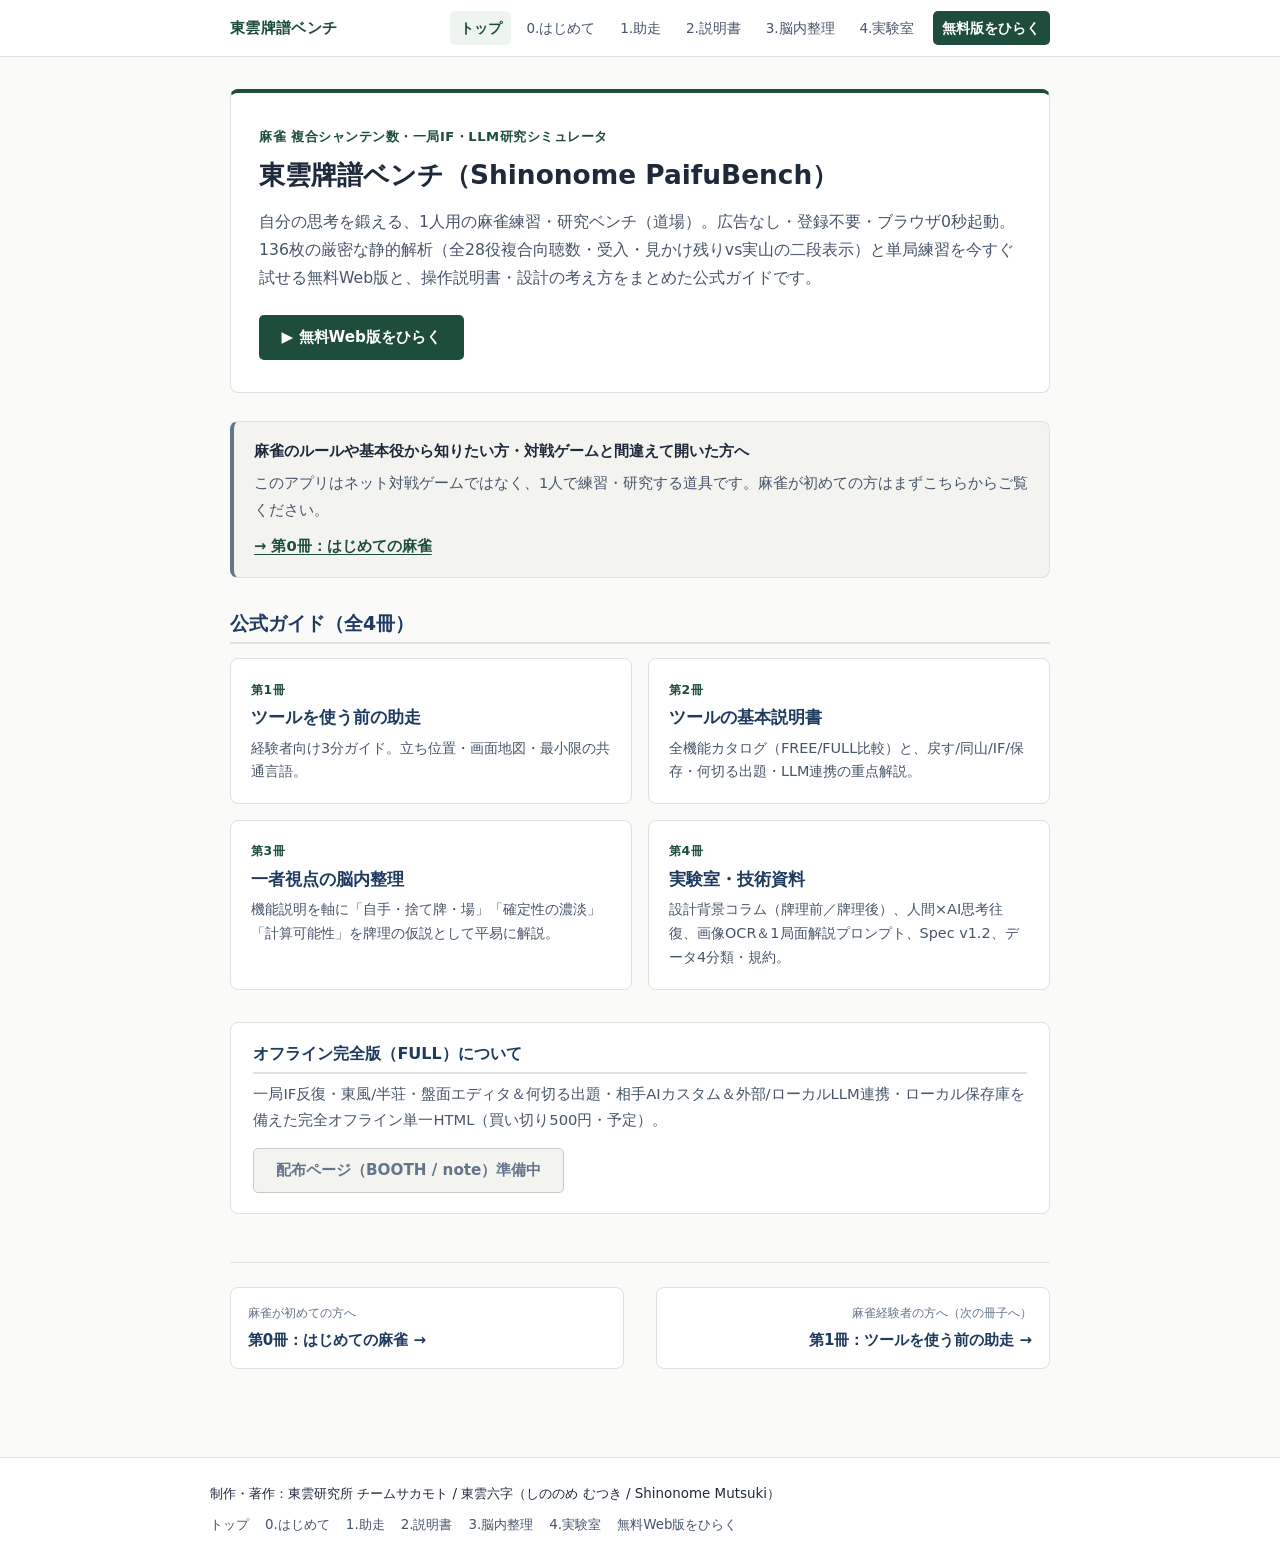
==== index.html @ bab822ff "Initial publish: Shinonome PaifuBench official guide and FREE web edition" ====
<!DOCTYPE html>
<html lang="ja">
<head>
  <meta charset="UTF-8">
  <meta name="viewport" content="width=device-width, initial-scale=1.0">
  <title>東雲牌譜ベンチ（Shinonome PaifuBench）｜麻雀 複合シャンテン数・一局IF・LLM研究シミュレータ</title>
  <link rel="stylesheet" href="./assets/style.css">
</head>
<body>
  <header class="site-header">
    <div class="header-inner">
      <a class="site-brand" href="./index.html">東雲牌譜ベンチ</a>
      <nav class="site-nav" aria-label="サイトナビゲーション">
        <a href="./index.html" class="active" aria-current="page">トップ</a>
        <a href="./00-intro/index.html">0.はじめて</a>
        <a href="./01-primer/index.html">1.助走</a>
        <a href="./02-manual/index.html">2.説明書</a>
        <a href="./03-thinking/index.html">3.脳内整理</a>
        <a href="./04-lab/index.html">4.実験室</a>
        <a href="./app/free.html" class="nav-app" target="_blank" rel="noopener">無料版をひらく</a>
      </nav>
    </div>
  </header>

  <main class="container">
    <section class="hero" aria-labelledby="hero-title">
      <p class="hero-eyebrow">麻雀 複合シャンテン数・一局IF・LLM研究シミュレータ</p>
      <h1 id="hero-title">東雲牌譜ベンチ（Shinonome PaifuBench）</h1>
      <p class="hero-lead">
        自分の思考を鍛える、1人用の麻雀練習・研究ベンチ（道場）。広告なし・登録不要・ブラウザ0秒起動。136枚の厳密な静的解析（全28役複合向聴数・受入・見かけ残りvs実山の二段表示）と単局練習を今すぐ試せる無料Web版と、操作説明書・設計の考え方をまとめた公式ガイドです。
      </p>
      <div class="hero-actions">
        <a class="btn btn-primary" href="./app/free.html" target="_blank" rel="noopener">▶ 無料Web版をひらく</a>
      </div>
    </section>

    <aside class="callout-beginner" aria-label="麻雀が初めての方への案内">
      <p class="callout-title">麻雀のルールや基本役から知りたい方・対戦ゲームと間違えて開いた方へ</p>
      <p>
        このアプリはネット対戦ゲームではなく、1人で練習・研究する道具です。麻雀が初めての方はまずこちらからご覧ください。
      </p>
      <a class="beginner-link" href="./00-intro/index.html">→ 第0冊：はじめての麻雀</a>
    </aside>

    <h2 class="section-heading">公式ガイド（全4冊）</h2>
    <div class="card-grid">
      <a class="card" href="./01-primer/index.html">
        <span class="card-num">第1冊</span>
        <span class="card-title">ツールを使う前の助走</span>
        <p class="card-desc">
          経験者向け3分ガイド。立ち位置・画面地図・最小限の共通言語。
        </p>
      </a>

      <a class="card" href="./02-manual/index.html">
        <span class="card-num">第2冊</span>
        <span class="card-title">ツールの基本説明書</span>
        <p class="card-desc">
          全機能カタログ（FREE/FULL比較）と、戻す/同山/IF/保存・何切る出題・LLM連携の重点解説。
        </p>
      </a>

      <a class="card" href="./03-thinking/index.html">
        <span class="card-num">第3冊</span>
        <span class="card-title">一者視点の脳内整理</span>
        <p class="card-desc">
          機能説明を軸に「自手・捨て牌・場」「確定性の濃淡」「計算可能性」を牌理の仮説として平易に解説。
        </p>
      </a>

      <a class="card" href="./04-lab/index.html">
        <span class="card-num">第4冊</span>
        <span class="card-title">実験室・技術資料</span>
        <p class="card-desc">
          設計背景コラム（牌理前／牌理後）、人間×AI思考往復、画像OCR＆1局面解説プロンプト、Spec v1.2、データ4分類・規約。
        </p>
      </a>
    </div>

    <section class="full-box" aria-labelledby="full-edition-title">
      <h2 id="full-edition-title" class="full-box-title">オフライン完全版（FULL）について</h2>
      <p>
        一局IF反復・東風/半荘・盤面エディタ＆何切る出題・相手AIカスタム＆外部/ローカルLLM連携・ローカル保存庫を備えた完全オフライン単一HTML（買い切り500円・予定）。
      </p>
      <!-- FULL_STORE_URL -->
      <span class="btn btn-muted" aria-disabled="true">配布ページ（BOOTH / note）準備中</span>
    </section>

    <nav class="pager" aria-label="ガイドの読み始め">
      <a class="pager-link" href="./00-intro/index.html">
        <span class="pager-dir">麻雀が初めての方へ</span>
        <span class="pager-title">第0冊：はじめての麻雀 →</span>
      </a>
      <a class="pager-link pager-next" href="./01-primer/index.html">
        <span class="pager-dir">麻雀経験者の方へ（次の冊子へ）</span>
        <span class="pager-title">第1冊：ツールを使う前の助走 →</span>
      </a>
    </nav>
  </main>

  <footer class="site-footer">
    <div class="footer-inner">
      <p class="footer-credit">制作・著作：東雲研究所 チームサカモト / 東雲六字（しののめ むつき / Shinonome Mutsuki）</p>
      <p class="footer-links">
        <a href="./index.html">トップ</a>
        <a href="./00-intro/index.html">0.はじめて</a>
        <a href="./01-primer/index.html">1.助走</a>
        <a href="./02-manual/index.html">2.説明書</a>
        <a href="./03-thinking/index.html">3.脳内整理</a>
        <a href="./04-lab/index.html">4.実験室</a>
        <a href="./app/free.html" target="_blank" rel="noopener">無料Web版をひらく</a>
      </p>
    </div>
  </footer>
</body>
</html>
---- assets/style.css ----
/* ==========================================================================
   麻雀 配牌・複合シャンテン数 & 手役ルート診断シミュレータ 公式Webガイド
   共通スタイルシート（完全オフライン・素のCSS）
   ========================================================================== */

:root {
  --bg: #fafaf8;
  --surface: #ffffff;
  --surface-subtle: #f3f4f0;
  --surface-tint: #eef5f1;
  --surface-navy: #eef2f7;
  --surface-warn: #fdf8ee;

  --text: #1e293b;
  --text-muted: #475569;
  --text-soft: #64748b;

  --accent: #1e4d3b;
  --accent-hover: #15392b;
  --navy: #1e3a5f;
  --navy-hover: #162c49;
  --warn-border: #b47d2a;

  --border: #dde2dc;
  --border-strong: #c5cec6;

  --radius: 8px;
  --radius-sm: 5px;
  --max-width: 860px;

  --font-sans: "Hiragino Kaku Gothic ProN", "Hiragino Sans", "Yu Gothic", "Meiryo",
    system-ui, -apple-system, BlinkMacSystemFont, "Segoe UI", sans-serif;
  --font-mono: ui-monospace, SFMono-Regular, Menlo, Monaco, Consolas,
    "Liberation Mono", "Courier New", monospace;
}

*,
*::before,
*::after {
  box-sizing: border-box;
}

html {
  font-size: 16px;
  scroll-behavior: smooth;
  -webkit-text-size-adjust: 100%;
}

body {
  margin: 0;
  padding: 0;
  background-color: var(--bg);
  color: var(--text);
  font-family: var(--font-sans);
  line-height: 1.8;
  overflow-wrap: break-word;
}

/* ---------- リンク ---------- */
a {
  color: var(--navy);
  text-decoration: underline;
  text-decoration-thickness: 1px;
  text-underline-offset: 3px;
}

a:hover {
  color: var(--accent);
}

a:focus-visible,
button:focus-visible {
  outline: 2px solid var(--accent);
  outline-offset: 2px;
}

/* ---------- 共通ヘッダー ---------- */
.site-header {
  background-color: var(--surface);
  border-bottom: 1px solid var(--border);
  position: sticky;
  top: 0;
  z-index: 100;
}

.header-inner {
  max-width: var(--max-width);
  margin: 0 auto;
  padding: 0.7rem 1.25rem;
  display: flex;
  flex-wrap: wrap;
  align-items: center;
  justify-content: space-between;
  gap: 0.6rem 1rem;
}

.site-brand {
  font-size: 0.95rem;
  font-weight: 700;
  color: var(--accent);
  text-decoration: none;
  letter-spacing: 0.02em;
  display: inline-flex;
  align-items: center;
  gap: 0.4rem;
}

.site-brand:hover {
  color: var(--navy);
}

.site-nav {
  display: flex;
  flex-wrap: wrap;
  align-items: center;
  gap: 0.25rem 0.35rem;
}

.site-nav a {
  display: inline-block;
  padding: 0.3rem 0.6rem;
  font-size: 0.85rem;
  font-weight: 500;
  color: var(--text-muted);
  text-decoration: none;
  border-radius: var(--radius-sm);
  transition: background-color 0.15s ease, color 0.15s ease;
  white-space: nowrap;
}

.site-nav a:hover {
  background-color: var(--surface-subtle);
  color: var(--text);
}

.site-nav a.active {
  background-color: var(--surface-tint);
  color: var(--accent);
  font-weight: 700;
}

.site-nav a.nav-app {
  background-color: var(--accent);
  color: #ffffff;
  font-weight: 600;
  margin-left: 0.2rem;
}

.site-nav a.nav-app:hover {
  background-color: var(--accent-hover);
  color: #ffffff;
}

/* ---------- メインコンテナ ---------- */
.container {
  max-width: var(--max-width);
  margin: 0 auto;
  padding: 2rem 1.25rem 3.5rem;
}

/* ---------- ページ見出し・パンくず ---------- */
.breadcrumb {
  font-size: 0.82rem;
  color: var(--text-soft);
  margin: 0 0 0.8rem;
}

.breadcrumb a {
  color: var(--text-muted);
  text-decoration: none;
}

.breadcrumb a:hover {
  text-decoration: underline;
  color: var(--accent);
}

.book-label {
  display: inline-block;
  font-size: 0.8rem;
  font-weight: 700;
  letter-spacing: 0.04em;
  color: var(--accent);
  background-color: var(--surface-tint);
  border: 1px solid #c9dfd3;
  padding: 0.18rem 0.65rem;
  border-radius: 999px;
  margin-bottom: 0.65rem;
}

.page-title {
  font-size: 1.75rem;
  line-height: 1.35;
  margin: 0 0 0.75rem;
  color: var(--text);
  letter-spacing: 0.01em;
}

.page-lead {
  font-size: 1rem;
  color: var(--text-muted);
  margin: 0 0 1.75rem;
}

/* ---------- セクション見出し ---------- */
h2 {
  font-size: 1.32rem;
  line-height: 1.4;
  color: var(--navy);
  margin: 2.5rem 0 0.9rem;
  padding-bottom: 0.4rem;
  border-bottom: 2px solid var(--border);
}

h3 {
  font-size: 1.08rem;
  line-height: 1.45;
  color: var(--accent);
  margin: 1.75rem 0 0.6rem;
}

h4 {
  font-size: 0.98rem;
  line-height: 1.45;
  color: var(--text);
  margin: 1.25rem 0 0.4rem;
}

p {
  margin: 0 0 1rem;
}

ul,
ol {
  margin: 0 0 1.15rem;
  padding-left: 1.5rem;
}

li {
  margin-bottom: 0.42rem;
}

li:last-child {
  margin-bottom: 0;
}

hr {
  border: 0;
  border-top: 1px solid var(--border);
  margin: 2.2rem 0;
}

/* ---------- インラインコード・キー表記 ---------- */
code {
  font-family: var(--font-mono);
  font-size: 0.87em;
  background-color: var(--surface-subtle);
  border: 1px solid var(--border);
  border-radius: 4px;
  padding: 0.08rem 0.35rem;
  color: var(--navy);
}

kbd {
  font-family: var(--font-mono);
  font-size: 0.82em;
  background-color: var(--surface);
  border: 1px solid var(--border-strong);
  border-bottom-width: 2px;
  border-radius: 4px;
  padding: 0.05rem 0.38rem;
  color: var(--text);
  white-space: nowrap;
}

.ui-label {
  display: inline-block;
  font-size: 0.9em;
  font-weight: 600;
  background-color: var(--surface-subtle);
  border: 1px solid var(--border);
  border-radius: 4px;
  padding: 0.05rem 0.42rem;
  color: var(--text);
}

/* ---------- ヒーロー（トップページ） ---------- */
.hero {
  background-color: var(--surface);
  border: 1px solid var(--border);
  border-top: 4px solid var(--accent);
  border-radius: var(--radius);
  padding: 2rem 1.75rem;
  margin-bottom: 1.75rem;
}

.hero-eyebrow {
  font-size: 0.82rem;
  font-weight: 700;
  color: var(--accent);
  letter-spacing: 0.04em;
  margin: 0 0 0.5rem;
}

.hero h1 {
  font-size: 1.65rem;
  line-height: 1.38;
  margin: 0 0 0.9rem;
  color: var(--text);
}

.hero-lead {
  font-size: 0.98rem;
  color: var(--text-muted);
  margin: 0 0 1.4rem;
}

.hero-actions {
  display: flex;
  flex-wrap: wrap;
  align-items: center;
  gap: 0.75rem;
}

/* ---------- ボタン ---------- */
.btn {
  display: inline-flex;
  align-items: center;
  justify-content: center;
  gap: 0.4rem;
  padding: 0.72rem 1.35rem;
  font-size: 0.95rem;
  font-weight: 700;
  text-decoration: none;
  border-radius: var(--radius-sm);
  border: 1px solid transparent;
  line-height: 1.3;
  transition: background-color 0.15s ease, border-color 0.15s ease, color 0.15s ease;
}

.btn-primary {
  background-color: var(--accent);
  color: #ffffff;
}

.btn-primary:hover {
  background-color: var(--accent-hover);
  color: #ffffff;
}

.btn-secondary {
  background-color: var(--surface);
  color: var(--navy);
  border-color: var(--navy);
}

.btn-secondary:hover {
  background-color: var(--surface-navy);
  color: var(--navy-hover);
}

.btn-muted {
  background-color: var(--surface-subtle);
  color: var(--text-soft);
  border-color: var(--border-strong);
  cursor: default;
  font-weight: 600;
}

.cta-row {
  display: flex;
  flex-wrap: wrap;
  align-items: center;
  gap: 0.75rem;
  margin: 1.5rem 0;
}

/* ---------- コールアウト・囲み枠 ---------- */
.callout {
  background-color: var(--surface);
  border: 1px solid var(--border);
  border-left: 4px solid var(--accent);
  border-radius: var(--radius);
  padding: 1.05rem 1.25rem;
  margin: 1.25rem 0 1.5rem;
}

.callout-title {
  font-size: 0.95rem;
  font-weight: 700;
  color: var(--accent);
  margin: 0 0 0.4rem;
}

.callout p:last-child,
.callout ul:last-child {
  margin-bottom: 0;
}

.callout-navy {
  background-color: var(--surface-navy);
  border-color: #cbd7e6;
  border-left-color: var(--navy);
}

.callout-navy .callout-title {
  color: var(--navy);
}

.callout-warn {
  background-color: var(--surface-warn);
  border-color: #e8d8b7;
  border-left-color: var(--warn-border);
}

.callout-warn .callout-title {
  color: #8a5b14;
}

.callout-beginner {
  background-color: var(--surface-subtle);
  border: 1px solid var(--border);
  border-left: 4px solid var(--text-soft);
  border-radius: var(--radius);
  padding: 1rem 1.25rem;
  margin: 0 0 2rem;
}

.callout-beginner .callout-title {
  font-size: 0.94rem;
  font-weight: 700;
  color: var(--text);
  margin: 0 0 0.35rem;
}

.callout-beginner p {
  font-size: 0.92rem;
  color: var(--text-muted);
  margin: 0 0 0.55rem;
}

.callout-beginner .beginner-link {
  font-size: 0.92rem;
  font-weight: 700;
  color: var(--accent);
}

/* ---------- 目次（TOC） ---------- */
.toc {
  background-color: var(--surface);
  border: 1px solid var(--border);
  border-radius: var(--radius);
  padding: 1rem 1.25rem;
  margin: 0 0 2rem;
}

.toc-title {
  font-size: 0.88rem;
  font-weight: 700;
  color: var(--text-muted);
  margin: 0 0 0.5rem;
  letter-spacing: 0.03em;
}

.toc ol {
  margin: 0;
  padding-left: 1.35rem;
  font-size: 0.92rem;
}

.toc li {
  margin-bottom: 0.25rem;
}

.toc a {
  text-decoration: none;
}

.toc a:hover {
  text-decoration: underline;
}

/* ---------- ガイドカード一覧（トップページ） ---------- */
.section-heading {
  font-size: 1.18rem;
  color: var(--navy);
  margin: 2rem 0 0.9rem;
  padding-bottom: 0.35rem;
  border-bottom: 2px solid var(--border);
}

.card-grid {
  display: grid;
  grid-template-columns: repeat(2, minmax(0, 1fr));
  gap: 1rem;
  margin: 0 0 2rem;
}

.card {
  display: flex;
  flex-direction: column;
  background-color: var(--surface);
  border: 1px solid var(--border);
  border-radius: var(--radius);
  padding: 1.2rem 1.25rem;
  text-decoration: none;
  color: var(--text);
  transition: border-color 0.15s ease, background-color 0.15s ease;
}

.card:hover {
  border-color: var(--accent);
  background-color: #fcfdfb;
  color: var(--text);
}

.card-num {
  font-size: 0.78rem;
  font-weight: 700;
  color: var(--accent);
  letter-spacing: 0.04em;
  margin-bottom: 0.3rem;
}

.card-title {
  font-size: 1.05rem;
  font-weight: 700;
  color: var(--navy);
  margin: 0 0 0.45rem;
  line-height: 1.4;
}

.card-desc {
  font-size: 0.9rem;
  color: var(--text-muted);
  margin: 0;
  line-height: 1.65;
}

/* ---------- FULL版案内枠 ---------- */
.full-box {
  background-color: var(--surface);
  border: 1px solid var(--border);
  border-radius: var(--radius);
  padding: 1.25rem 1.4rem;
  margin: 2rem 0 0;
}

.full-box-title {
  font-size: 1rem;
  font-weight: 700;
  color: var(--navy);
  margin: 0 0 0.45rem;
}

.full-box p {
  font-size: 0.92rem;
  color: var(--text-muted);
  margin: 0 0 0.9rem;
}

/* ---------- テーブル ---------- */
.table-wrap {
  width: 100%;
  overflow-x: auto;
  -webkit-overflow-scrolling: touch;
  margin: 1rem 0 1.4rem;
  border: 1px solid var(--border);
  border-radius: var(--radius);
  background-color: var(--surface);
}

table {
  width: 100%;
  border-collapse: collapse;
  font-size: 0.9rem;
  line-height: 1.6;
  min-width: 520px;
}

th,
td {
  padding: 0.68rem 0.85rem;
  text-align: left;
  vertical-align: top;
  border-bottom: 1px solid var(--border);
}

tr:last-child td {
  border-bottom: 0;
}

thead th {
  background-color: var(--surface-subtle);
  color: var(--navy);
  font-weight: 700;
  white-space: nowrap;
  border-bottom: 2px solid var(--border-strong);
}

tbody tr:nth-child(even) {
  background-color: #fcfcfa;
}

.col-center {
  text-align: center;
  white-space: nowrap;
}

.col-nowrap {
  white-space: nowrap;
}

/* 状態バッジ */
.mark-yes {
  display: inline-block;
  font-weight: 700;
  color: var(--accent);
}

.mark-no {
  display: inline-block;
  color: var(--text-soft);
}

.mark-part {
  display: inline-block;
  font-size: 0.82rem;
  font-weight: 600;
  color: var(--navy);
  background-color: var(--surface-navy);
  border-radius: 4px;
  padding: 0.08rem 0.42rem;
  white-space: nowrap;
}

.tag-full {
  display: inline-block;
  font-size: 0.74rem;
  font-weight: 700;
  color: var(--navy);
  background-color: var(--surface-navy);
  border: 1px solid #c5d4e6;
  border-radius: 4px;
  padding: 0.05rem 0.38rem;
  vertical-align: middle;
  margin-left: 0.25rem;
}

.tag-free {
  display: inline-block;
  font-size: 0.74rem;
  font-weight: 700;
  color: var(--accent);
  background-color: var(--surface-tint);
  border: 1px solid #c5ddd0;
  border-radius: 4px;
  padding: 0.05rem 0.38rem;
  vertical-align: middle;
  margin-left: 0.25rem;
}

/* ---------- 定義リスト・2カラム情報 ---------- */
.info-grid {
  display: grid;
  grid-template-columns: repeat(2, minmax(0, 1fr));
  gap: 0.9rem;
  margin: 1rem 0 1.4rem;
}

.info-box {
  background-color: var(--surface);
  border: 1px solid var(--border);
  border-radius: var(--radius);
  padding: 1rem 1.15rem;
}

.info-box h3,
.info-box h4 {
  margin-top: 0;
  margin-bottom: 0.45rem;
}

.info-box p:last-child,
.info-box ul:last-child {
  margin-bottom: 0;
}

/* ---------- ステップリスト ---------- */
.step-list {
  list-style: none;
  padding-left: 0;
  margin: 1rem 0 1.5rem;
  counter-reset: guide-step;
}

.step-list li {
  position: relative;
  counter-increment: guide-step;
  background-color: var(--surface);
  border: 1px solid var(--border);
  border-radius: var(--radius);
  padding: 0.9rem 1.1rem 0.9rem 3.2rem;
  margin-bottom: 0.7rem;
}

.step-list li::before {
  content: counter(guide-step);
  position: absolute;
  left: 0.95rem;
  top: 0.92rem;
  width: 1.65rem;
  height: 1.65rem;
  border-radius: 50%;
  background-color: var(--accent);
  color: #ffffff;
  font-size: 0.85rem;
  font-weight: 700;
  display: flex;
  align-items: center;
  justify-content: center;
}

/* ---------- 牌のサンプル表示（第0冊） ---------- */
.tile-example {
  display: inline-flex;
  flex-wrap: wrap;
  gap: 0.3rem;
  vertical-align: middle;
  margin: 0.25rem 0;
}

.tile-chip {
  display: inline-block;
  padding: 0.14rem 0.48rem;
  background-color: #ffffff;
  border: 1px solid var(--border-strong);
  border-bottom-width: 2px;
  border-radius: 4px;
  font-size: 0.88rem;
  font-weight: 700;
  color: var(--text);
}

/* ---------- 注釈テキスト ---------- */
.note-text {
  font-size: 0.88rem;
  color: var(--text-muted);
}

/* ---------- 前後ページャ ---------- */
.pager {
  display: flex;
  flex-wrap: wrap;
  justify-content: space-between;
  gap: 0.85rem;
  margin-top: 3rem;
  padding-top: 1.5rem;
  border-top: 1px solid var(--border);
}

.pager-link {
  display: flex;
  flex-direction: column;
  flex: 1 1 240px;
  max-width: 48%;
  padding: 0.85rem 1.05rem;
  background-color: var(--surface);
  border: 1px solid var(--border);
  border-radius: var(--radius);
  text-decoration: none;
  color: var(--text);
  transition: border-color 0.15s ease, background-color 0.15s ease;
}

.pager-link:hover {
  border-color: var(--accent);
  background-color: #fcfdfb;
  color: var(--text);
}

.pager-link.pager-next {
  margin-left: auto;
  text-align: right;
}

.pager-dir {
  font-size: 0.78rem;
  color: var(--text-soft);
  margin-bottom: 0.2rem;
}

.pager-title {
  font-size: 0.94rem;
  font-weight: 700;
  color: var(--navy);
}

/* ---------- 共通フッター ---------- */
.site-footer {
  background-color: var(--surface);
  border-top: 1px solid var(--border);
  padding: 1.5rem 1.25rem;
  margin-top: 2rem;
}

.footer-inner {
  max-width: var(--max-width);
  margin: 0 auto;
  font-size: 0.84rem;
  color: var(--text-muted);
  display: flex;
  flex-direction: column;
  gap: 0.4rem;
}

.footer-credit {
  margin: 0;
  color: var(--text);
  font-weight: 500;
}

.footer-links {
  margin: 0;
  display: flex;
  flex-wrap: wrap;
  gap: 0.4rem 1rem;
}

.footer-links a {
  color: var(--text-muted);
  text-decoration: none;
}

.footer-links a:hover {
  color: var(--accent);
  text-decoration: underline;
}

/* ---------- レスポンシブ調整（スマホ幅 375px 対応） ---------- */
@media (max-width: 640px) {
  .header-inner {
    padding: 0.65rem 0.9rem;
    gap: 0.45rem;
  }

  .site-brand {
    font-size: 0.9rem;
  }

  .site-nav {
    width: 100%;
    gap: 0.25rem;
  }

  .site-nav a {
    font-size: 0.8rem;
    padding: 0.28rem 0.5rem;
  }

  .site-nav a.nav-app {
    margin-left: 0;
  }

  .container {
    padding: 1.35rem 0.95rem 2.75rem;
  }

  .hero {
    padding: 1.35rem 1.1rem;
  }

  .hero h1 {
    font-size: 1.32rem;
  }

  .page-title {
    font-size: 1.42rem;
  }

  h2 {
    font-size: 1.18rem;
    margin-top: 2rem;
  }

  .card-grid,
  .info-grid {
    grid-template-columns: 1fr;
  }

  .pager-link {
    max-width: 100%;
    flex-basis: 100%;
  }

  .pager-link.pager-next {
    text-align: left;
  }

  .btn {
    width: 100%;
  }
}

/* ---------- プロンプトブロック・コピーボタン（第4冊） ---------- */
.prompt-block {
  background-color: var(--surface);
  border: 1px solid var(--border);
  border-radius: var(--radius);
  margin: 1rem 0 1.5rem;
  overflow: hidden;
}

.prompt-header {
  display: flex;
  flex-wrap: wrap;
  align-items: center;
  justify-content: space-between;
  gap: 0.5rem 0.75rem;
  padding: 0.6rem 0.9rem;
  background-color: var(--surface-subtle);
  border-bottom: 1px solid var(--border);
}

.prompt-title {
  font-size: 0.85rem;
  font-weight: 700;
  color: var(--navy);
}

.copy-btn {
  display: inline-flex;
  align-items: center;
  gap: 0.3rem;
  padding: 0.32rem 0.72rem;
  font-family: var(--font-sans);
  font-size: 0.82rem;
  font-weight: 700;
  color: var(--accent);
  background-color: var(--surface);
  border: 1px solid var(--accent);
  border-radius: var(--radius-sm);
  cursor: pointer;
  transition: background-color 0.15s ease, color 0.15s ease;
}

.copy-btn:hover {
  background-color: var(--accent);
  color: #ffffff;
}

.copy-btn.copied {
  background-color: var(--accent);
  color: #ffffff;
}

.prompt-block pre {
  margin: 0;
  padding: 1rem 1.05rem;
  overflow-x: auto;
  background-color: #fcfcfa;
  font-family: var(--font-mono);
  font-size: 0.84rem;
  line-height: 1.65;
  color: var(--text);
  white-space: pre-wrap;
  word-break: break-word;
}

.prompt-block pre code {
  background: transparent;
  border: 0;
  padding: 0;
  color: inherit;
  font-size: inherit;
}
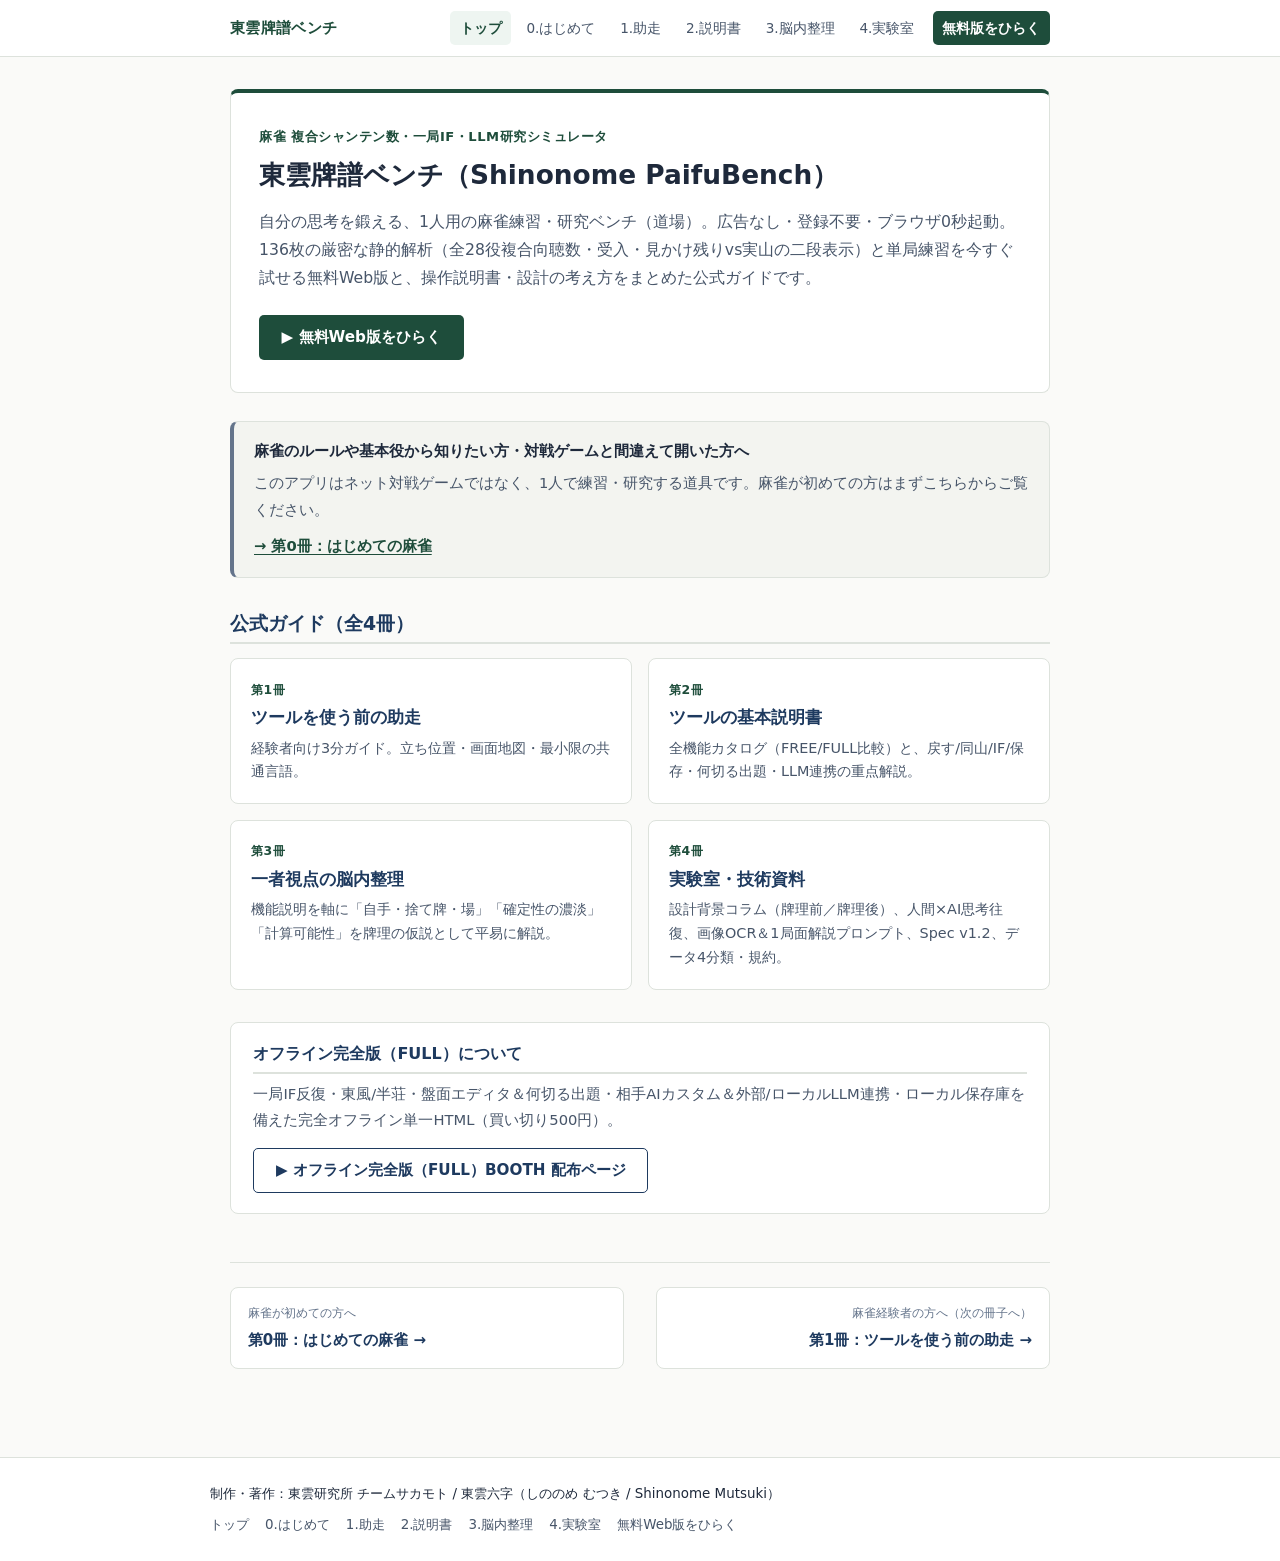
==== commit 1a3754c5: "Connect BOOTH store URL to FREE edition and official guide" ====
--- a/index.html
+++ b/index.html
@@ -80,10 +80,9 @@
     <section class="full-box" aria-labelledby="full-edition-title">
       <h2 id="full-edition-title" class="full-box-title">オフライン完全版（FULL）について</h2>
       <p>
-        一局IF反復・東風/半荘・盤面エディタ＆何切る出題・相手AIカスタム＆外部/ローカルLLM連携・ローカル保存庫を備えた完全オフライン単一HTML（買い切り500円・予定）。
+        一局IF反復・東風/半荘・盤面エディタ＆何切る出題・相手AIカスタム＆外部/ローカルLLM連携・ローカル保存庫を備えた完全オフライン単一HTML（買い切り500円）。
       </p>
-      <!-- FULL_STORE_URL -->
-      <span class="btn btn-muted" aria-disabled="true">配布ページ（BOOTH / note）準備中</span>
+      <a class="btn btn-secondary" href="https://sinonomelab202.booth.pm/items/9221572" target="_blank" rel="noopener noreferrer">▶ オフライン完全版（FULL）BOOTH 配布ページ</a>
     </section>
 
     <nav class="pager" aria-label="ガイドの読み始め">
